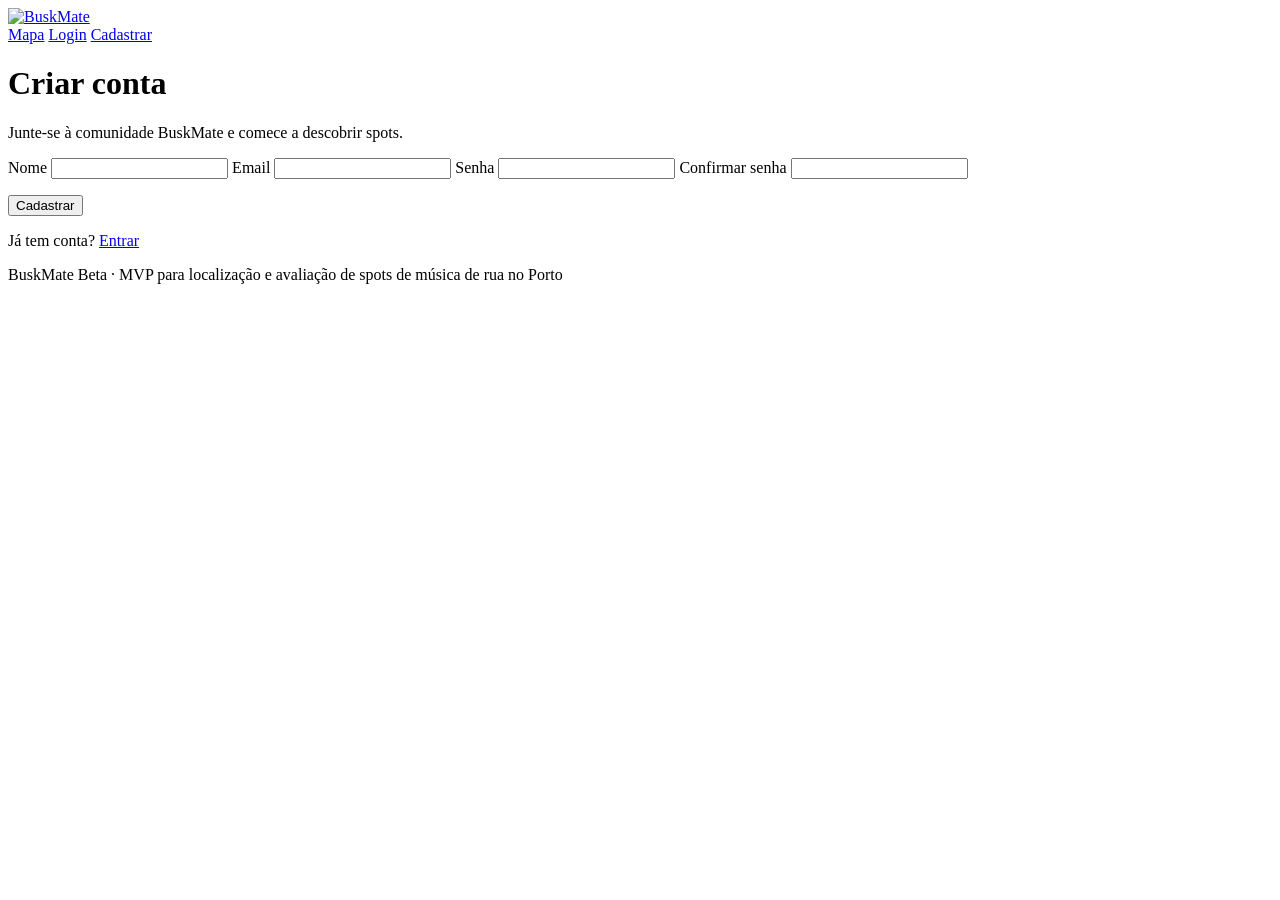
==== cadastro.html @ 0df7214b "Create cadastro.html" ====
<!DOCTYPE html>
<html lang="pt-PT">
<head>
<meta charset="UTF-8">
<meta name="viewport" content="width=device-width, initial-scale=1.0">
<title>Cadastro | BuskMate</title>
<link rel="icon" type="image/svg+xml" href="assets/favicon.svg">
<link rel="stylesheet" href="css/style.css">
</head>
<body>
  <header class="site-header">
    <div class="container header-inner">
      <a href="index.html" class="logo"><img src="assets/logo-white.svg" alt="BuskMate" class="logo-img"></a>
      <nav class="nav">
        <a href="mapa.html">Mapa</a>
        <a href="login.html">Login</a>
        <a href="cadastro.html" class="btn-nav">Cadastrar</a>
      </nav>
    </div>
  </header>

  <main class="auth-page">
    <div class="auth-card">
      <h1>Criar conta</h1>
      <p class="auth-subtitle">Junte-se à comunidade BuskMate e comece a descobrir spots.</p>
      <form id="form-cadastro" novalidate>
        <label for="nome">Nome</label>
        <input type="text" id="nome" name="nome" required>

        <label for="email">Email</label>
        <input type="email" id="email" name="email" required>

        <label for="senha">Senha</label>
        <input type="password" id="senha" name="senha" minlength="6" required>

        <label for="confirmar-senha">Confirmar senha</label>
        <input type="password" id="confirmar-senha" name="confirmar-senha" minlength="6" required>

        <p class="form-message" id="form-message" role="alert"></p>

        <button type="submit" class="btn btn-primary btn-block">Cadastrar</button>
      </form>
      <p class="auth-switch">Já tem conta? <a href="login.html">Entrar</a></p>
    </div>
  </main>

  <footer class="site-footer">
    <div class="container">
      <p>BuskMate Beta &middot; MVP para localização e avaliação de spots de música de rua no Porto</p>
    </div>
  </footer>

  <script src="js/auth.js"></script>
</body>
</html>
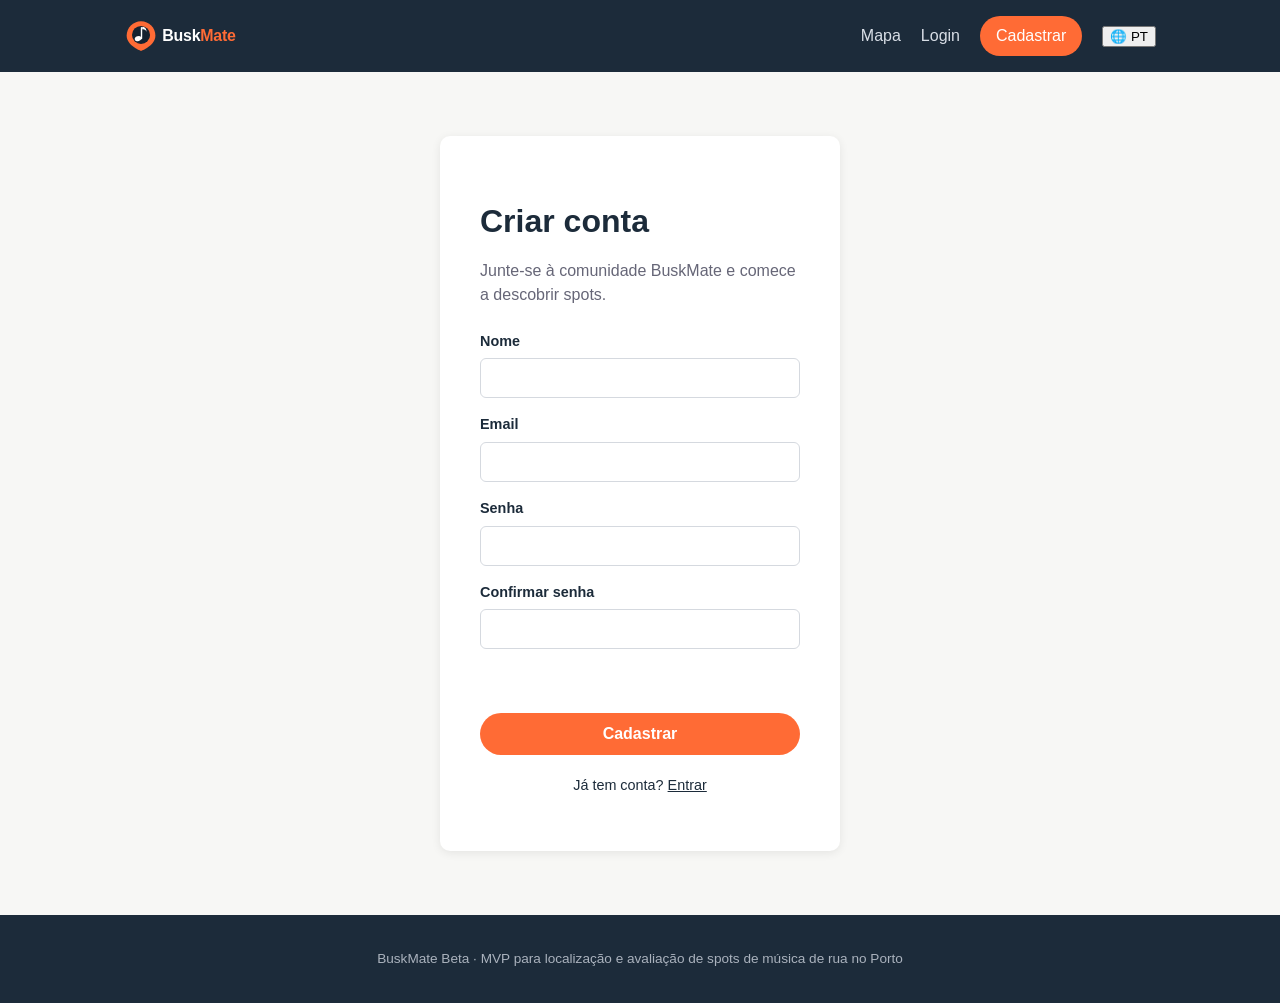
==== commit 01c4eb33: "Update cadastro.html" ====
--- a/cadastro.html
+++ b/cadastro.html
@@ -12,44 +12,55 @@
     <div class="container header-inner">
       <a href="index.html" class="logo"><img src="assets/logo-white.svg" alt="BuskMate" class="logo-img"></a>
       <nav class="nav">
-        <a href="mapa.html">Mapa</a>
-        <a href="login.html">Login</a>
-        <a href="cadastro.html" class="btn-nav">Cadastrar</a>
+        <a href="mapa.html" data-i18n="nav_map">Mapa</a>
+        <a href="login.html" data-i18n="nav_login">Login</a>
+        <a href="cadastro.html" class="btn-nav" data-i18n="nav_register">Cadastrar</a>
+        <div class="lang-switcher">
+          <button id="lang-toggle" class="lang-toggle" aria-label="Change language" aria-haspopup="true">
+            🌐 <span id="lang-current">PT</span>
+          </button>
+          <ul id="lang-menu" class="lang-menu" hidden>
+            <li class="lang-option" data-lang="pt">🇵🇹 Português</li>
+            <li class="lang-option" data-lang="en">🇬🇧 English</li>
+            <li class="lang-option" data-lang="es">🇪🇸 Español</li>
+          </ul>
+        </div>
       </nav>
     </div>
   </header>
 
   <main class="auth-page">
     <div class="auth-card">
-      <h1>Criar conta</h1>
-      <p class="auth-subtitle">Junte-se à comunidade BuskMate e comece a descobrir spots.</p>
+      <h1 data-i18n="cadastro_title">Criar conta</h1>
+      <p class="auth-subtitle" data-i18n="cadastro_subtitle">Junte-se à comunidade BuskMate e comece a descobrir spots.</p>
       <form id="form-cadastro" novalidate>
-        <label for="nome">Nome</label>
+        <label for="nome" data-i18n="label_nome">Nome</label>
         <input type="text" id="nome" name="nome" required>
 
-        <label for="email">Email</label>
+        <label for="email" data-i18n="label_email">Email</label>
         <input type="email" id="email" name="email" required>
 
-        <label for="senha">Senha</label>
+        <label for="senha" data-i18n="label_senha">Senha</label>
         <input type="password" id="senha" name="senha" minlength="6" required>
 
-        <label for="confirmar-senha">Confirmar senha</label>
+        <label for="confirmar-senha" data-i18n="label_confirmar_senha">Confirmar senha</label>
         <input type="password" id="confirmar-senha" name="confirmar-senha" minlength="6" required>
 
         <p class="form-message" id="form-message" role="alert"></p>
 
-        <button type="submit" class="btn btn-primary btn-block">Cadastrar</button>
+        <button type="submit" class="btn btn-primary btn-block" data-i18n="btn_cadastrar">Cadastrar</button>
       </form>
-      <p class="auth-switch">Já tem conta? <a href="login.html">Entrar</a></p>
+      <p class="auth-switch"><span data-i18n="cadastro_switch">Já tem conta?</span> <a href="login.html" data-i18n="cadastro_switch_link">Entrar</a></p>
     </div>
   </main>
 
   <footer class="site-footer">
     <div class="container">
-      <p>BuskMate Beta &middot; MVP para localização e avaliação de spots de música de rua no Porto</p>
+      <p data-i18n="footer_text">BuskMate Beta &middot; MVP para localização e avaliação de spots de música de rua no Porto</p>
     </div>
   </footer>
 
+  <script src="js/i18n.js"></script>
   <script src="js/auth.js"></script>
 </body>
 </html>
--- a/css/style.css
+++ b/css/style.css
@@ -0,0 +1,310 @@
+:root {
+  --color-primary: #ff6b35;
+  --color-primary-dark: #e85a2a;
+  --color-dark: #1c2b3a;
+  --color-teal: #22577a;
+  --color-bg: #f7f7f5;
+  --color-white: #ffffff;
+  --radius: 10px;
+  --shadow: 0 2px 10px rgba(0, 0, 0, 0.08);
+}
+
+* { box-sizing: border-box; }
+
+body {
+  margin: 0;
+  font-family: "Segoe UI", Roboto, Helvetica, Arial, sans-serif;
+  background: var(--color-bg);
+  color: var(--color-dark);
+  line-height: 1.5;
+}
+
+.container {
+  max-width: 1080px;
+  margin: 0 auto;
+  padding: 0 24px;
+}
+
+a { color: inherit; }
+
+/* Header */
+.site-header {
+  background: var(--color-dark);
+  color: var(--color-white);
+  position: sticky;
+  top: 0;
+  z-index: 10;
+}
+
+.header-inner {
+  display: flex;
+  align-items: center;
+  justify-content: space-between;
+  padding: 16px 24px;
+}
+
+.logo {
+  display: flex;
+  align-items: center;
+  text-decoration: none;
+}
+
+.logo-img {
+  height: 34px;
+  width: auto;
+  display: block;
+}
+
+.nav {
+  display: flex;
+  align-items: center;
+  gap: 20px;
+}
+
+.nav a {
+  text-decoration: none;
+  color: #d8dee6;
+  font-weight: 500;
+}
+
+.nav a.active,
+.nav a:hover {
+  color: var(--color-white);
+}
+
+.nav .btn-nav {
+  background: var(--color-primary);
+  color: var(--color-white);
+  padding: 8px 16px;
+  border-radius: 999px;
+}
+
+.nav-user {
+  color: var(--color-white);
+  font-weight: 500;
+}
+
+/* Hero */
+.hero {
+  background: linear-gradient(135deg, var(--color-teal), var(--color-dark));
+  color: var(--color-white);
+  padding: 80px 0;
+}
+
+.hero-inner {
+  max-width: 640px;
+}
+
+.hero h1 {
+  font-size: 2.4rem;
+  margin-bottom: 16px;
+}
+
+.hero p {
+  font-size: 1.1rem;
+  color: #e4e9ee;
+  margin-bottom: 28px;
+}
+
+.hero-actions {
+  display: flex;
+  gap: 16px;
+  flex-wrap: wrap;
+}
+
+.btn {
+  display: inline-block;
+  padding: 12px 24px;
+  border-radius: 999px;
+  text-decoration: none;
+  font-weight: 600;
+  border: none;
+  cursor: pointer;
+  font-size: 1rem;
+}
+
+.btn-primary {
+  background: var(--color-primary);
+  color: var(--color-white);
+}
+
+.btn-primary:hover { background: var(--color-primary-dark); }
+
+.btn-secondary {
+  background: transparent;
+  color: var(--color-white);
+  border: 2px solid rgba(255, 255, 255, 0.6);
+}
+
+.btn-block {
+  width: 100%;
+  text-align: center;
+}
+
+/* Features */
+.features {
+  padding: 64px 24px;
+}
+
+.features h2 {
+  text-align: center;
+  margin-bottom: 40px;
+}
+
+.feature-grid {
+  display: grid;
+  grid-template-columns: repeat(auto-fit, minmax(220px, 1fr));
+  gap: 24px;
+}
+
+.feature-card {
+  background: var(--color-white);
+  border-radius: var(--radius);
+  box-shadow: var(--shadow);
+  padding: 28px;
+  text-align: center;
+}
+
+.feature-icon {
+  font-size: 2rem;
+  display: block;
+  margin-bottom: 12px;
+}
+
+/* Auth pages */
+.auth-page {
+  display: flex;
+  justify-content: center;
+  padding: 64px 24px;
+}
+
+.auth-card {
+  background: var(--color-white);
+  border-radius: var(--radius);
+  box-shadow: var(--shadow);
+  padding: 40px;
+  width: 100%;
+  max-width: 400px;
+}
+
+.auth-subtitle {
+  color: #667;
+  margin-top: -8px;
+  margin-bottom: 24px;
+}
+
+.auth-card form label {
+  display: block;
+  font-weight: 600;
+  margin: 16px 0 6px;
+  font-size: 0.9rem;
+}
+
+.auth-card input,
+.auth-card textarea {
+  width: 100%;
+  padding: 10px 12px;
+  border: 1px solid #d5d9df;
+  border-radius: 6px;
+  font-size: 1rem;
+}
+
+.auth-card button {
+  margin-top: 24px;
+}
+
+.form-message {
+  color: #d63031;
+  font-size: 0.9rem;
+  min-height: 1.2em;
+  margin-top: 8px;
+}
+
+.auth-switch {
+  text-align: center;
+  margin-top: 20px;
+  font-size: 0.9rem;
+}
+
+/* Map page */
+.map-page {
+  position: relative;
+  height: calc(100vh - 64px);
+}
+
+#map {
+  height: 100%;
+  width: 100%;
+}
+
+.spot-panel {
+  position: absolute;
+  top: 16px;
+  right: 16px;
+  bottom: 16px;
+  width: 360px;
+  max-width: 90vw;
+  background: var(--color-white);
+  border-radius: var(--radius);
+  box-shadow: var(--shadow);
+  padding: 24px;
+  overflow-y: auto;
+  z-index: 500;
+}
+
+.close-panel {
+  position: absolute;
+  top: 12px;
+  right: 12px;
+  background: none;
+  border: none;
+  font-size: 1.5rem;
+  cursor: pointer;
+  color: #888;
+}
+
+.spot-rating {
+  color: var(--color-primary);
+  font-weight: 600;
+}
+
+.star-input {
+  font-size: 1.8rem;
+  cursor: pointer;
+  letter-spacing: 4px;
+  color: var(--color-primary);
+  margin-bottom: 12px;
+}
+
+.star {
+  cursor: pointer;
+}
+
+.comentarios-lista {
+  margin-top: 24px;
+}
+
+.comentario {
+  border-top: 1px solid #eee;
+  padding: 10px 0;
+}
+
+.comentario-header {
+  margin-bottom: 2px;
+}
+
+.login-prompt {
+  background: #fff4ec;
+  padding: 12px;
+  border-radius: 8px;
+  font-size: 0.9rem;
+}
+
+/* Footer */
+.site-footer {
+  background: var(--color-dark);
+  color: #aab2bd;
+  text-align: center;
+  padding: 20px 0;
+  font-size: 0.85rem;
+}
